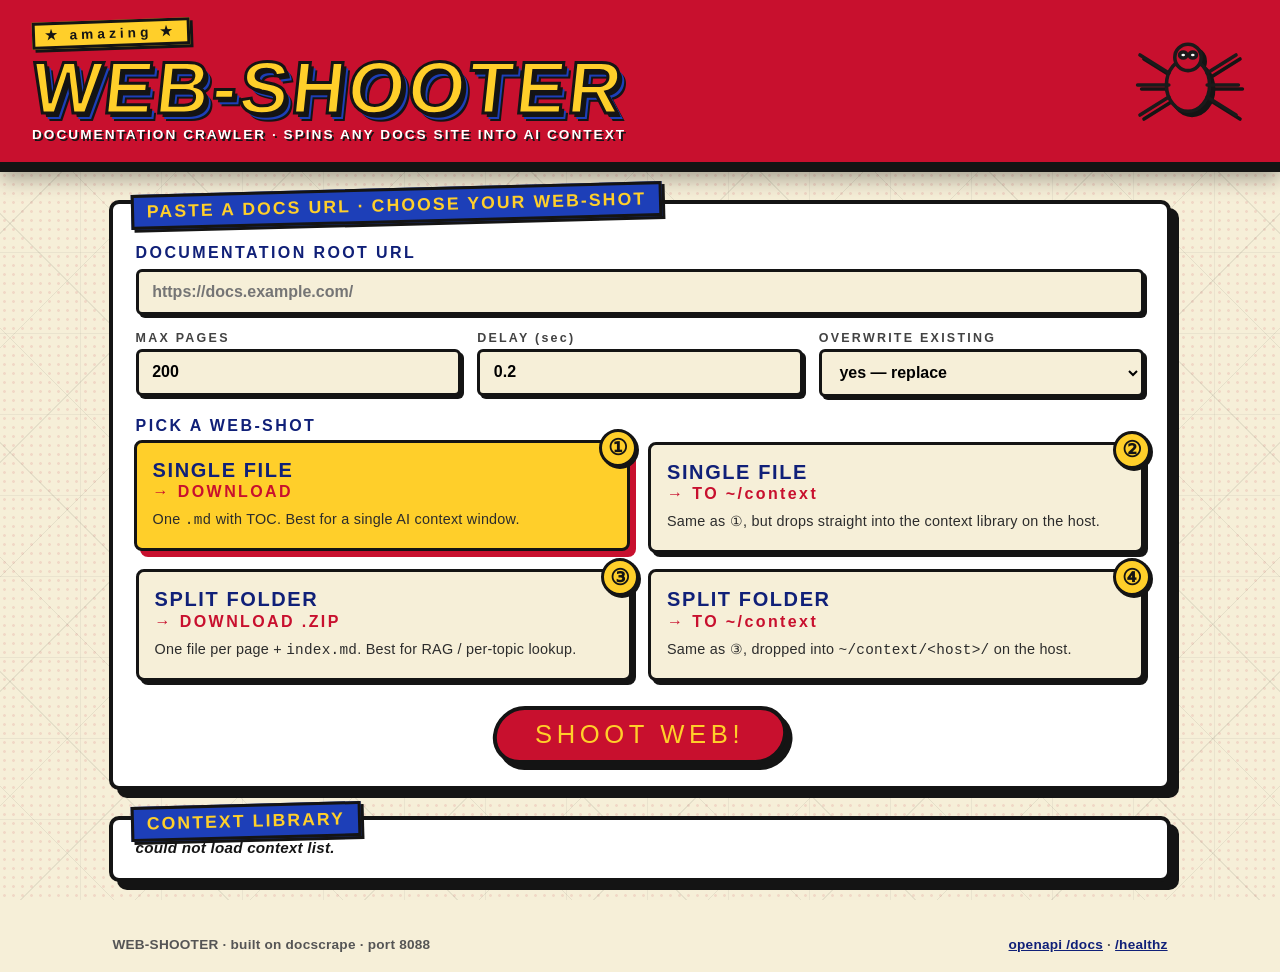
==== static/index.html @ 9d8c05de "Initial commit: WEB-SHOOTER docs scraper (FastAPI + CLI + UI + developer docs)" ====
<!doctype html>
<html lang="en">
<head>
<meta charset="utf-8">
<meta name="viewport" content="width=device-width,initial-scale=1">
<title>WEB-SHOOTER · doc scraper</title>
<link rel="stylesheet" href="/static/style.css">
</head>
<body>

<!-- background web pattern -->
<div class="web-bg" aria-hidden="true"></div>
<div class="halftone" aria-hidden="true"></div>

<header class="masthead">
  <div class="title-stack">
    <div class="kicker">★ amazing ★</div>
    <h1 class="logo">WEB-SHOOTER</h1>
    <div class="tagline">documentation crawler &middot; spins any docs site into AI context</div>
  </div>
  <div class="spider" aria-hidden="true">
    <!-- inline SVG spider so we don't need an image -->
    <svg viewBox="0 0 100 100" width="120" height="120">
      <g stroke="#1a1a1a" stroke-width="3" fill="#c8102e" stroke-linecap="round">
        <ellipse cx="50" cy="55" rx="18" ry="22"/>
        <circle cx="50" cy="32" r="11"/>
        <!-- legs -->
        <path d="M34 45 L10 30 M34 55 L8 55 M34 65 L10 80
                 M66 45 L90 30 M66 55 L92 55 M66 65 L90 80" fill="none"/>
        <!-- eyes -->
        <ellipse cx="46" cy="30" rx="3" ry="2.5" fill="#fff"/>
        <ellipse cx="54" cy="30" rx="3" ry="2.5" fill="#fff"/>
      </g>
    </svg>
  </div>
</header>

<main class="panel">

  <section class="panel-card">
    <div class="caption-box">PASTE A DOCS URL · CHOOSE YOUR WEB-SHOT</div>

    <form id="scrape-form" autocomplete="off">
      <label class="big-label">DOCUMENTATION ROOT URL</label>
      <input id="url" name="url" type="url" required
             placeholder="https://docs.example.com/">

      <div class="opts-row">
        <label>
          <span class="lbl">MAX PAGES</span>
          <input id="max" type="number" min="1" max="2000" value="200">
        </label>
        <label>
          <span class="lbl">DELAY (sec)</span>
          <input id="delay" type="number" min="0" max="5" step="0.05" value="0.2">
        </label>
        <label>
          <span class="lbl">OVERWRITE EXISTING</span>
          <select id="overwrite">
            <option value="true" selected>yes — replace</option>
            <option value="false">no — keep old</option>
          </select>
        </label>
      </div>

      <div class="big-label">PICK A WEB-SHOT</div>
      <div class="choice-grid">

        <label class="choice">
          <input type="radio" name="choice" value="single-download" checked>
          <div class="choice-card">
            <div class="num">①</div>
            <div class="ctitle">SINGLE FILE</div>
            <div class="csub">→ DOWNLOAD</div>
            <p>One <code>.md</code> with TOC. Best for a single AI context window.</p>
          </div>
        </label>

        <label class="choice">
          <input type="radio" name="choice" value="single-context">
          <div class="choice-card">
            <div class="num">②</div>
            <div class="ctitle">SINGLE FILE</div>
            <div class="csub">→ TO ~/context</div>
            <p>Same as ①, but drops straight into the context library on the host.</p>
          </div>
        </label>

        <label class="choice">
          <input type="radio" name="choice" value="split-download">
          <div class="choice-card">
            <div class="num">③</div>
            <div class="ctitle">SPLIT FOLDER</div>
            <div class="csub">→ DOWNLOAD .ZIP</div>
            <p>One file per page + <code>index.md</code>. Best for RAG / per-topic lookup.</p>
          </div>
        </label>

        <label class="choice">
          <input type="radio" name="choice" value="split-context">
          <div class="choice-card">
            <div class="num">④</div>
            <div class="ctitle">SPLIT FOLDER</div>
            <div class="csub">→ TO ~/context</div>
            <p>Same as ③, dropped into <code>~/context/&lt;host&gt;/</code> on the host.</p>
          </div>
        </label>

      </div>

      <button type="submit" id="go" class="shoot-btn">
        <span>SHOOT WEB!</span>
      </button>
    </form>
  </section>

  <section id="status-card" class="panel-card hidden">
    <div class="caption-box yellow">CRAWL IN PROGRESS</div>
    <div class="status-line"><span class="lbl">JOB:</span> <code id="s-job"></code></div>
    <div class="status-line"><span class="lbl">URL:</span> <code id="s-url"></code></div>
    <div class="status-line"><span class="lbl">MODE:</span> <code id="s-mode"></code></div>
    <div class="status-line"><span class="lbl">PAGES:</span> <code id="s-pages">0</code></div>
    <div class="status-line"><span class="lbl">NOW FETCHING:</span> <code id="s-cur">…</code></div>
    <div class="progress"><div id="bar"></div></div>
    <div id="result" class="result"></div>
  </section>

  <section class="panel-card">
    <div class="caption-box">CONTEXT LIBRARY</div>
    <div id="context-list" class="ctx-list">loading…</div>
  </section>

</main>

<footer class="footer">
  <span>WEB-SHOOTER · built on docscrape · port 8088</span>
  <span><a href="/docs">openapi /docs</a> · <a href="/healthz">/healthz</a></span>
</footer>

<script src="/static/app.js"></script>
</body>
</html>
---- static/style.css ----
/* WEB-SHOOTER — 1967 Spider-Man cartoon aesthetic
   Palette: comic red, deep blue, butter yellow, ink black, newsprint cream.
   Halftone dots + web-line background + bold caption boxes. */

:root {
  --red:     #c8102e;
  --red-dk:  #8b0a1f;
  --blue:    #1d3fb8;
  --blue-dk: #102078;
  --yellow:  #ffcf2a;
  --cream:   #f6efd8;
  --ink:     #141414;
  --shadow:  rgba(0,0,0,.35);
}

* { box-sizing: border-box; }
html, body { margin:0; padding:0; }

body {
  font-family: "Bahnschrift", "Arial Narrow", "Helvetica Neue", Helvetica, Arial, sans-serif;
  font-weight: 600;
  color: var(--ink);
  background: var(--cream);
  min-height: 100vh;
  letter-spacing: .015em;
  position: relative;
  overflow-x: hidden;
}

/* ---------- background layers ---------- */
.web-bg {
  position: fixed; inset: 0; z-index: 0; pointer-events: none;
  background:
    /* diagonal web lines, radiating from upper-left */
    repeating-linear-gradient(  45deg, transparent 0 80px, rgba(20,20,20,.07) 80px 81px),
    repeating-linear-gradient( -45deg, transparent 0 80px, rgba(20,20,20,.07) 80px 81px),
    repeating-linear-gradient(   0deg, transparent 0 80px, rgba(20,20,20,.05) 80px 81px),
    repeating-linear-gradient(  90deg, transparent 0 80px, rgba(20,20,20,.05) 80px 81px);
}
.halftone {
  position: fixed; inset: 0; z-index: 0; pointer-events: none;
  background-image: radial-gradient(rgba(200,16,46,.18) 1.2px, transparent 1.6px);
  background-size: 9px 9px;
  mix-blend-mode: multiply;
  opacity: .55;
}

main, header, footer { position: relative; z-index: 1; }

/* ---------- masthead ---------- */
.masthead {
  background: var(--red);
  border-bottom: 6px solid var(--ink);
  padding: 1.2rem 2rem;
  display: flex; align-items: center; justify-content: space-between;
  gap: 2rem;
  box-shadow: 0 4px 0 var(--ink), 0 10px 20px var(--shadow);
}
.kicker {
  display: inline-block;
  background: var(--yellow);
  color: var(--ink);
  padding: .15rem .6rem;
  border: 3px solid var(--ink);
  font-size: .85rem;
  letter-spacing: .3em;
  transform: rotate(-2deg);
  box-shadow: 3px 3px 0 var(--ink);
}
.logo {
  font-family: "Impact", "Oswald", "Arial Black", sans-serif;
  font-weight: 900;
  font-size: clamp(2.6rem, 6vw, 4.6rem);
  line-height: .95;
  margin: .35rem 0 .3rem 0;
  color: var(--yellow);
  -webkit-text-stroke: 3px var(--ink);
  text-shadow:
     4px  4px 0 var(--ink),
     6px  6px 0 var(--blue),
     8px  8px 0 var(--ink);
  letter-spacing: .04em;
  transform: skewX(-6deg);
}
.tagline {
  color: #fff;
  text-transform: uppercase;
  letter-spacing: .15em;
  font-size: .85rem;
  text-shadow: 2px 2px 0 var(--ink);
}
.spider { flex: 0 0 auto; filter: drop-shadow(4px 4px 0 var(--ink)); }

/* ---------- panel ---------- */
.panel {
  max-width: 1100px;
  margin: 2rem auto;
  padding: 0 1.2rem;
  display: flex; flex-direction: column; gap: 1.6rem;
}
.panel-card {
  background: #fff;
  border: 4px solid var(--ink);
  border-radius: 10px;
  padding: 1.2rem 1.4rem 1.4rem;
  box-shadow: 8px 8px 0 var(--ink);
  position: relative;
}
.panel-card.hidden { display: none; }

.caption-box {
  position: absolute;
  top: -16px; left: 18px;
  background: var(--blue);
  color: var(--yellow);
  border: 3px solid var(--ink);
  padding: .25rem .8rem;
  font-family: "Impact","Oswald","Arial Black",sans-serif;
  font-size: 1.1rem;
  letter-spacing: .12em;
  transform: rotate(-1.5deg);
  box-shadow: 3px 3px 0 var(--ink);
}
.caption-box.yellow { background: var(--yellow); color: var(--ink); }

/* ---------- form ---------- */
.big-label {
  display: block;
  margin: 1.3rem 0 .4rem;
  font-family: "Impact","Oswald","Arial Black",sans-serif;
  letter-spacing: .15em;
  color: var(--blue-dk);
}
input[type=url], input[type=number], select {
  width: 100%;
  font: inherit;
  font-size: 1rem;
  padding: .7rem .85rem;
  border: 3px solid var(--ink);
  border-radius: 6px;
  background: var(--cream);
  box-shadow: 3px 3px 0 var(--ink);
  outline: none;
}
input[type=url]:focus, input[type=number]:focus, select:focus {
  background: #fff;
  box-shadow: 3px 3px 0 var(--red);
}
.opts-row {
  display: grid; grid-template-columns: repeat(3, 1fr); gap: 1rem;
  margin-top: 1rem;
}
.opts-row .lbl, .status-line .lbl {
  display: block; font-size: .78rem; letter-spacing: .18em;
  color: var(--ink); margin-bottom: .25rem; opacity: .8;
}

/* ---------- choice grid ---------- */
.choice-grid {
  display: grid; grid-template-columns: repeat(2, 1fr); gap: 1rem;
  margin-top: .3rem;
}
.choice { display: block; position: relative; cursor: pointer; }
.choice input { position: absolute; opacity: 0; pointer-events: none; }
.choice-card {
  background: var(--cream);
  border: 3px solid var(--ink);
  border-radius: 8px;
  padding: 1rem 1rem 1.1rem;
  box-shadow: 4px 4px 0 var(--ink);
  transition: transform .08s ease;
  height: 100%;
  position: relative;
}
.choice-card .num {
  position: absolute; top: -14px; right: -10px;
  background: var(--yellow); border: 3px solid var(--ink); color: var(--ink);
  width: 38px; height: 38px; border-radius: 50%;
  display: flex; align-items: center; justify-content: center;
  font-family: "Impact","Oswald",sans-serif; font-size: 1.4rem;
  box-shadow: 2px 2px 0 var(--ink);
}
.choice-card .ctitle {
  font-family: "Impact","Oswald","Arial Black",sans-serif;
  font-size: 1.25rem; letter-spacing: .08em; color: var(--blue-dk);
}
.choice-card .csub {
  font-family: "Impact","Oswald","Arial Black",sans-serif;
  font-size: 1rem; letter-spacing: .15em; color: var(--red);
  margin-top: .1rem;
}
.choice-card p {
  margin: .55rem 0 0; font-weight: 500; font-size: .9rem; line-height: 1.35;
  color: #2c2c2c;
}
.choice input:checked + .choice-card {
  background: var(--yellow);
  transform: translate(-2px,-2px);
  box-shadow: 6px 6px 0 var(--red);
}

/* ---------- shoot button ---------- */
.shoot-btn {
  display: block; margin: 1.6rem auto 0;
  background: var(--red); color: var(--yellow);
  border: 4px solid var(--ink);
  font-family: "Impact","Oswald","Arial Black",sans-serif;
  font-size: 1.6rem; letter-spacing: .18em;
  padding: .65rem 2.4rem;
  border-radius: 999px;
  box-shadow: 6px 6px 0 var(--ink);
  cursor: pointer;
  transform: skewX(-6deg);
  transition: transform .08s ease, box-shadow .08s ease;
}
.shoot-btn span { display: inline-block; transform: skewX(6deg); }
.shoot-btn:hover { transform: skewX(-6deg) translate(-2px,-2px); box-shadow: 8px 8px 0 var(--ink); }
.shoot-btn:active { transform: skewX(-6deg) translate(2px,2px); box-shadow: 2px 2px 0 var(--ink); }
.shoot-btn:disabled { background: #888; color: #ddd; cursor: not-allowed; }

/* ---------- status ---------- */
.status-line { margin: .35rem 0; font-size: .95rem; }
.status-line code { font-family: "JetBrains Mono", "Consolas", monospace; background: var(--cream); padding: .1rem .35rem; border-radius: 3px; border: 1px solid var(--ink); word-break: break-all; }
.progress {
  margin-top: .9rem;
  height: 18px; background: var(--cream);
  border: 3px solid var(--ink); border-radius: 999px; overflow: hidden;
  box-shadow: inset 2px 2px 0 rgba(0,0,0,.15);
}
#bar {
  height: 100%; width: 0%;
  background: repeating-linear-gradient(45deg, var(--red) 0 14px, var(--red-dk) 14px 28px);
  transition: width .25s ease;
}
.result {
  margin-top: 1rem; padding: .9rem 1rem;
  background: var(--cream); border: 3px dashed var(--ink); border-radius: 6px;
  display: none;
}
.result.show { display: block; }
.result.ok    { border-color: var(--blue-dk); background: #eaf0ff; }
.result.err   { border-color: var(--red);     background: #ffe6ea; }
.result a.dlbtn {
  display: inline-block; margin-top: .5rem;
  background: var(--blue); color: var(--yellow);
  border: 3px solid var(--ink);
  padding: .4rem 1rem; border-radius: 6px; text-decoration: none;
  font-family: "Impact","Oswald",sans-serif; letter-spacing: .12em;
  box-shadow: 3px 3px 0 var(--ink);
}

/* ---------- context list ---------- */
.ctx-list { font-size: .95rem; }
.ctx-row {
  display: flex; align-items: center; gap: .8rem;
  padding: .45rem .6rem; border-bottom: 2px dotted #888;
}
.ctx-row:last-child { border-bottom: none; }
.ctx-row .badge {
  font-family: "Impact","Oswald",sans-serif; letter-spacing: .1em;
  background: var(--blue); color: var(--yellow);
  border: 2px solid var(--ink); border-radius: 4px;
  padding: .05rem .5rem; font-size: .8rem;
}
.ctx-row .badge.single { background: var(--red); }
.ctx-row .name { flex: 1; font-weight: 700; word-break: break-all; }
.ctx-row .size { color: #555; font-variant-numeric: tabular-nums; }
.ctx-row button {
  font: inherit; border: 2px solid var(--ink); background: var(--cream);
  padding: .15rem .55rem; border-radius: 4px; cursor: pointer;
}
.ctx-row button:hover { background: var(--red); color: #fff; }

/* ---------- footer ---------- */
.footer {
  text-align: center; padding: 1.4rem; font-size: .85rem;
  color: #555; display: flex; justify-content: space-between;
  flex-wrap: wrap; gap: .5rem;
  max-width: 1100px; margin: 0 auto;
}
.footer a { color: var(--blue-dk); }

@media (max-width: 720px) {
  .opts-row    { grid-template-columns: 1fr; }
  .choice-grid { grid-template-columns: 1fr; }
  .spider      { display: none; }
}
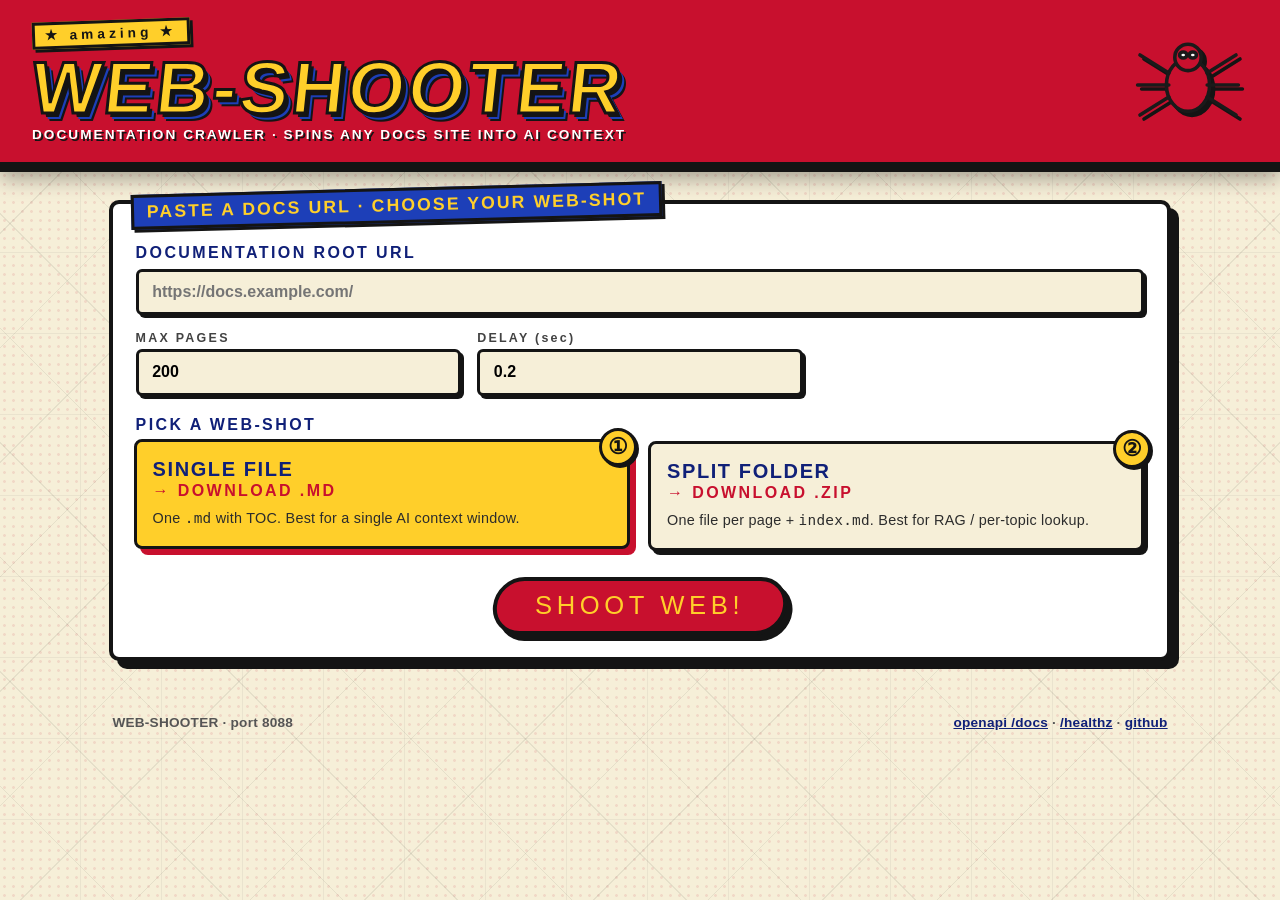
==== commit 43f2786c: "Decouple from host filesystem + add GitHub Pages landing - Remove ~/context bind-mount and deliver_t" ====
--- a/static/index.html
+++ b/static/index.html
@@ -19,15 +19,12 @@
     <div class="tagline">documentation crawler &middot; spins any docs site into AI context</div>
   </div>
   <div class="spider" aria-hidden="true">
-    <!-- inline SVG spider so we don't need an image -->
     <svg viewBox="0 0 100 100" width="120" height="120">
       <g stroke="#1a1a1a" stroke-width="3" fill="#c8102e" stroke-linecap="round">
         <ellipse cx="50" cy="55" rx="18" ry="22"/>
         <circle cx="50" cy="32" r="11"/>
-        <!-- legs -->
         <path d="M34 45 L10 30 M34 55 L8 55 M34 65 L10 80
                  M66 45 L90 30 M66 55 L92 55 M66 65 L90 80" fill="none"/>
-        <!-- eyes -->
         <ellipse cx="46" cy="30" rx="3" ry="2.5" fill="#fff"/>
         <ellipse cx="54" cy="30" rx="3" ry="2.5" fill="#fff"/>
       </g>
@@ -54,55 +51,28 @@
           <span class="lbl">DELAY (sec)</span>
           <input id="delay" type="number" min="0" max="5" step="0.05" value="0.2">
         </label>
-        <label>
-          <span class="lbl">OVERWRITE EXISTING</span>
-          <select id="overwrite">
-            <option value="true" selected>yes — replace</option>
-            <option value="false">no — keep old</option>
-          </select>
-        </label>
       </div>
 
       <div class="big-label">PICK A WEB-SHOT</div>
       <div class="choice-grid">
 
         <label class="choice">
-          <input type="radio" name="choice" value="single-download" checked>
+          <input type="radio" name="choice" value="single" checked>
           <div class="choice-card">
             <div class="num">①</div>
             <div class="ctitle">SINGLE FILE</div>
-            <div class="csub">→ DOWNLOAD</div>
+            <div class="csub">→ DOWNLOAD .MD</div>
             <p>One <code>.md</code> with TOC. Best for a single AI context window.</p>
           </div>
         </label>
 
         <label class="choice">
-          <input type="radio" name="choice" value="single-context">
+          <input type="radio" name="choice" value="split">
           <div class="choice-card">
             <div class="num">②</div>
-            <div class="ctitle">SINGLE FILE</div>
-            <div class="csub">→ TO ~/context</div>
-            <p>Same as ①, but drops straight into the context library on the host.</p>
-          </div>
-        </label>
-
-        <label class="choice">
-          <input type="radio" name="choice" value="split-download">
-          <div class="choice-card">
-            <div class="num">③</div>
             <div class="ctitle">SPLIT FOLDER</div>
             <div class="csub">→ DOWNLOAD .ZIP</div>
             <p>One file per page + <code>index.md</code>. Best for RAG / per-topic lookup.</p>
-          </div>
-        </label>
-
-        <label class="choice">
-          <input type="radio" name="choice" value="split-context">
-          <div class="choice-card">
-            <div class="num">④</div>
-            <div class="ctitle">SPLIT FOLDER</div>
-            <div class="csub">→ TO ~/context</div>
-            <p>Same as ③, dropped into <code>~/context/&lt;host&gt;/</code> on the host.</p>
           </div>
         </label>
 
@@ -125,16 +95,11 @@
     <div id="result" class="result"></div>
   </section>
 
-  <section class="panel-card">
-    <div class="caption-box">CONTEXT LIBRARY</div>
-    <div id="context-list" class="ctx-list">loading…</div>
-  </section>
-
 </main>
 
 <footer class="footer">
-  <span>WEB-SHOOTER · built on docscrape · port 8088</span>
-  <span><a href="/docs">openapi /docs</a> · <a href="/healthz">/healthz</a></span>
+  <span>WEB-SHOOTER · port 8088</span>
+  <span><a href="/docs">openapi /docs</a> · <a href="/healthz">/healthz</a> · <a href="https://github.com/KeeperOfStack/web-shooter">github</a></span>
 </footer>
 
 <script src="/static/app.js"></script>
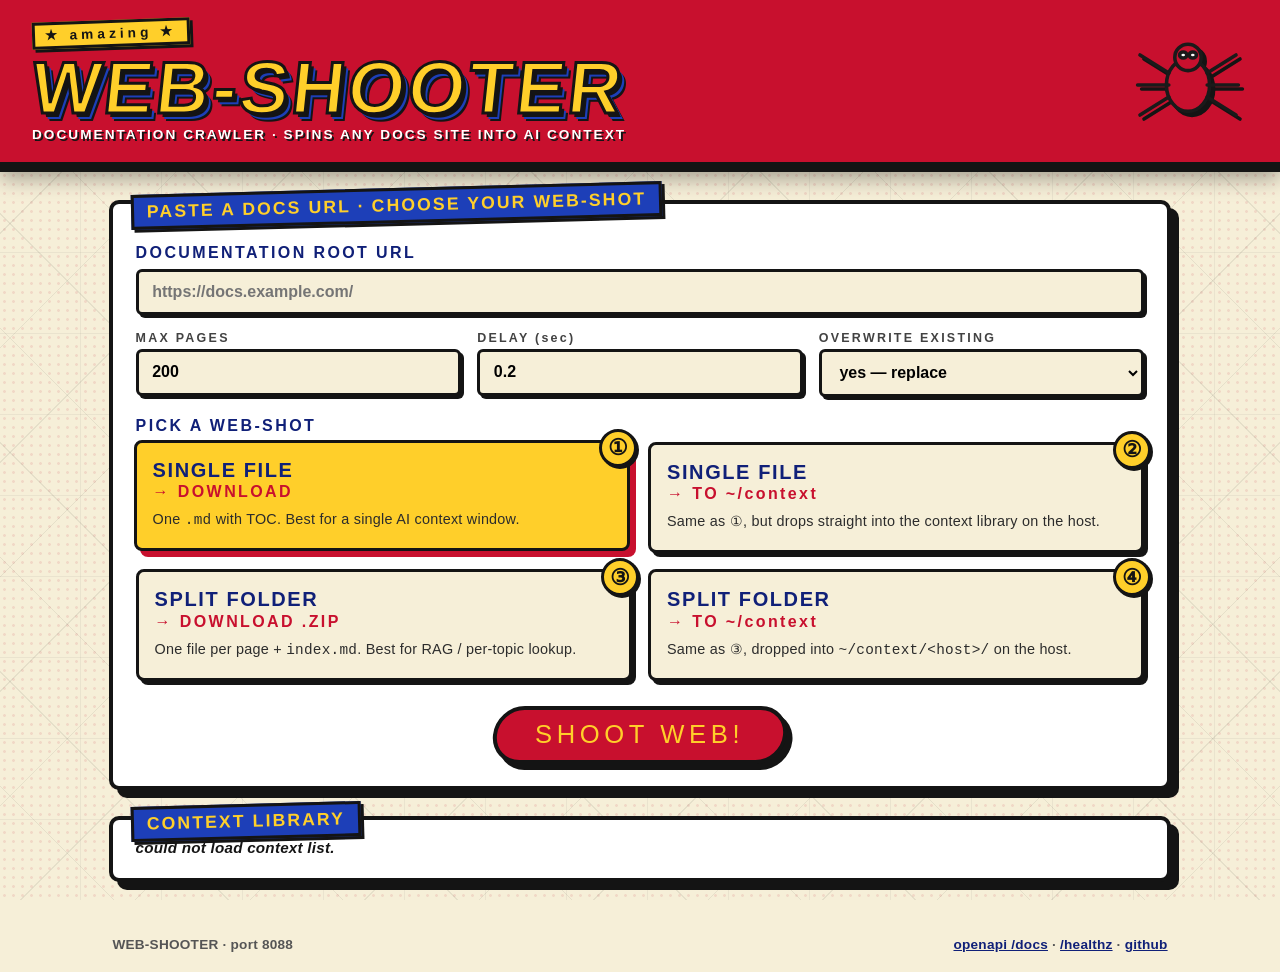
==== commit 95a6c360: "Restore ~/context delivery, publish to GHCR, drop landing page - Re-add deliver_to_context flag, /co" ====
--- a/static/index.html
+++ b/static/index.html
@@ -8,7 +8,6 @@
 </head>
 <body>
 
-<!-- background web pattern -->
 <div class="web-bg" aria-hidden="true"></div>
 <div class="halftone" aria-hidden="true"></div>
 
@@ -51,28 +50,55 @@
           <span class="lbl">DELAY (sec)</span>
           <input id="delay" type="number" min="0" max="5" step="0.05" value="0.2">
         </label>
+        <label>
+          <span class="lbl">OVERWRITE EXISTING</span>
+          <select id="overwrite">
+            <option value="true" selected>yes — replace</option>
+            <option value="false">no — keep old</option>
+          </select>
+        </label>
       </div>
 
       <div class="big-label">PICK A WEB-SHOT</div>
       <div class="choice-grid">
 
         <label class="choice">
-          <input type="radio" name="choice" value="single" checked>
+          <input type="radio" name="choice" value="single-download" checked>
           <div class="choice-card">
             <div class="num">①</div>
             <div class="ctitle">SINGLE FILE</div>
-            <div class="csub">→ DOWNLOAD .MD</div>
+            <div class="csub">→ DOWNLOAD</div>
             <p>One <code>.md</code> with TOC. Best for a single AI context window.</p>
           </div>
         </label>
 
         <label class="choice">
-          <input type="radio" name="choice" value="split">
+          <input type="radio" name="choice" value="single-context">
           <div class="choice-card">
             <div class="num">②</div>
+            <div class="ctitle">SINGLE FILE</div>
+            <div class="csub">→ TO ~/context</div>
+            <p>Same as ①, but drops straight into the context library on the host.</p>
+          </div>
+        </label>
+
+        <label class="choice">
+          <input type="radio" name="choice" value="split-download">
+          <div class="choice-card">
+            <div class="num">③</div>
             <div class="ctitle">SPLIT FOLDER</div>
             <div class="csub">→ DOWNLOAD .ZIP</div>
             <p>One file per page + <code>index.md</code>. Best for RAG / per-topic lookup.</p>
+          </div>
+        </label>
+
+        <label class="choice">
+          <input type="radio" name="choice" value="split-context">
+          <div class="choice-card">
+            <div class="num">④</div>
+            <div class="ctitle">SPLIT FOLDER</div>
+            <div class="csub">→ TO ~/context</div>
+            <p>Same as ③, dropped into <code>~/context/&lt;host&gt;/</code> on the host.</p>
           </div>
         </label>
 
@@ -95,6 +121,11 @@
     <div id="result" class="result"></div>
   </section>
 
+  <section class="panel-card">
+    <div class="caption-box">CONTEXT LIBRARY</div>
+    <div id="context-list" class="ctx-list">loading…</div>
+  </section>
+
 </main>
 
 <footer class="footer">
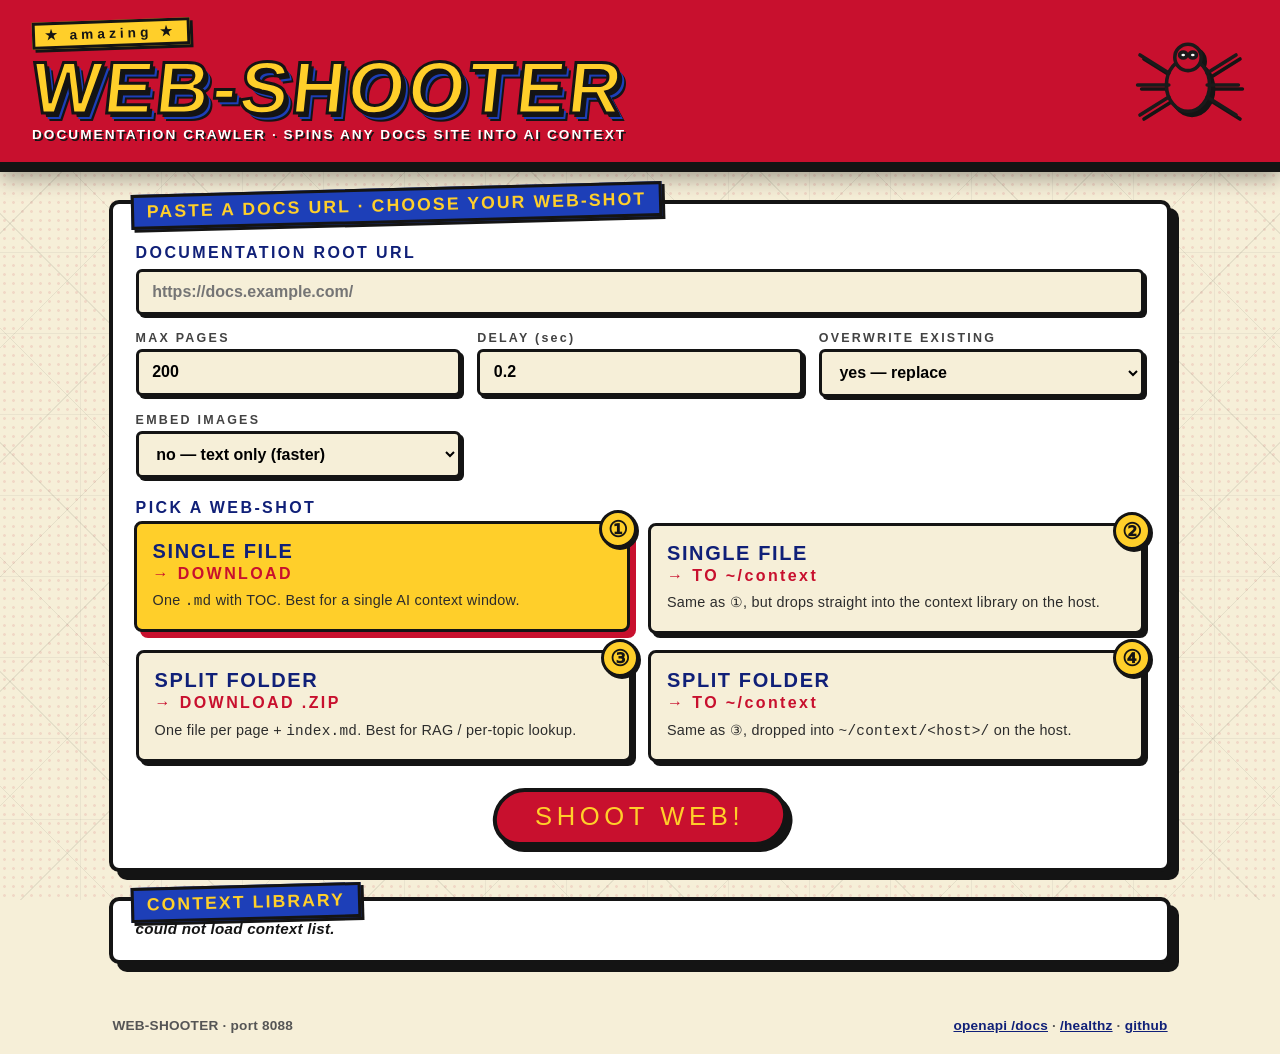
==== commit 6960c93b: "feat: embed images toggle — default off, opt-in via UI/API/CLI" ====
--- a/static/index.html
+++ b/static/index.html
@@ -4,7 +4,7 @@
 <meta charset="utf-8">
 <meta name="viewport" content="width=device-width,initial-scale=1">
 <title>WEB-SHOOTER · doc scraper</title>
-<link rel="stylesheet" href="/static/style.css">
+<link rel="stylesheet" href="/static/style.css?v=1.1.0">
 </head>
 <body>
 
@@ -44,17 +44,24 @@
       <div class="opts-row">
         <label>
           <span class="lbl">MAX PAGES</span>
-          <input id="max" type="number" min="1" max="2000" value="200">
+          <input id="max" type="number" min="1" max="10000" value="200">
         </label>
         <label>
           <span class="lbl">DELAY (sec)</span>
           <input id="delay" type="number" min="0" max="5" step="0.05" value="0.2">
         </label>
         <label>
-          <span class="lbl">OVERWRITE EXISTING</span>
-          <select id="overwrite">
-            <option value="true" selected>yes — replace</option>
-            <option value="false">no — keep old</option>
+         <span class="lbl">OVERWRITE EXISTING</span>
+         <select id="overwrite">
+           <option value="true" selected>yes — replace</option>
+           <option value="false">no — keep old</option>
+         </select>
+       </label>
+        <label>
+          <span class="lbl">EMBED IMAGES</span>
+          <select id="embed-images">
+            <option value="false" selected>no — text only (faster)</option>
+            <option value="true">yes — inline base64</option>
           </select>
         </label>
       </div>
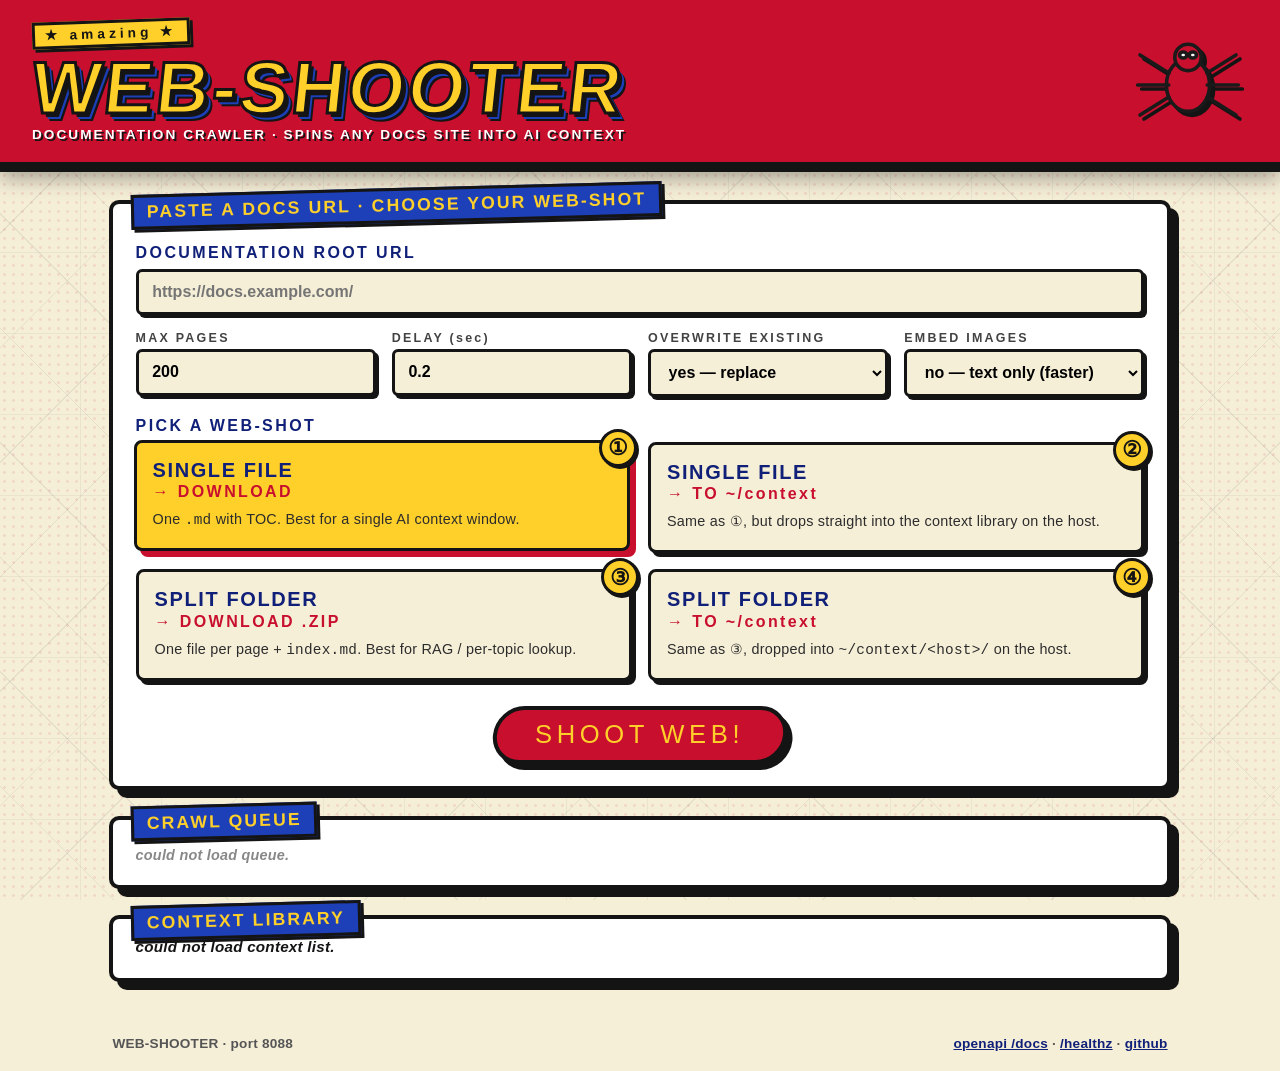
==== commit 4fa872eb: "fix: chown jobs volume to uid 1000; feat: crawl queue panel with live progress + delete" ====
--- a/static/index.html
+++ b/static/index.html
@@ -129,6 +129,11 @@
   </section>
 
   <section class="panel-card">
+    <div class="caption-box">CRAWL QUEUE</div>
+    <div id="queue-list" class="queue-list" style="margin-top:.5rem">loading…</div>
+  </section>
+
+  <section class="panel-card">
     <div class="caption-box">CONTEXT LIBRARY</div>
     <div id="context-list" class="ctx-list">loading…</div>
   </section>
--- a/static/style.css
+++ b/static/style.css
@@ -147,7 +147,7 @@
   box-shadow: 3px 3px 0 var(--red);
 }
 .opts-row {
-  display: grid; grid-template-columns: repeat(3, 1fr); gap: 1rem;
+  display: grid; grid-template-columns: repeat(4, 1fr); gap: 1rem;
   margin-top: 1rem;
 }
 .opts-row .lbl, .status-line .lbl {
@@ -249,6 +249,52 @@
   box-shadow: 3px 3px 0 var(--ink);
 }
 
+/* ---------- queue ---------- */
+.queue-list { font-size: .9rem; }
+.queue-empty { color: #888; font-style: italic; }
+.queue-row {
+  display: grid;
+  grid-template-columns: auto 1fr auto auto;
+  align-items: center;
+  gap: .6rem;
+  padding: .55rem .6rem;
+  border-bottom: 2px dotted #888;
+}
+.queue-row:last-child { border-bottom: none; }
+.queue-row .qbadge {
+  font-family: "Impact","Oswald",sans-serif; letter-spacing: .08em;
+  border: 2px solid var(--ink); border-radius: 4px;
+  padding: .05rem .45rem; font-size: .75rem;
+  white-space: nowrap;
+}
+.qbadge.running  { background: var(--yellow); color: var(--ink); }
+.qbadge.complete { background: #1a8a3a;       color: #fff; }
+.qbadge.error    { background: var(--red);    color: #fff; }
+.queue-row .qmeta { min-width: 0; }
+.queue-row .qurl  { font-weight: 700; word-break: break-all; font-size: .85rem; }
+.queue-row .qinfo { font-size: .78rem; color: #555; margin-top: .15rem; }
+.queue-row .qactions { display: flex; gap: .4rem; align-items: center; }
+.queue-row .qactions a,
+.queue-row .qactions button {
+  font: inherit; font-size: .78rem;
+  border: 2px solid var(--ink); border-radius: 4px;
+  padding: .15rem .5rem; cursor: pointer; text-decoration: none;
+  background: var(--cream); color: var(--ink);
+  white-space: nowrap;
+}
+.queue-row .qactions a { background: var(--blue); color: var(--yellow); }
+.queue-row .qactions a:hover { background: var(--blue-dk); }
+.queue-row .qactions button:hover { background: var(--red); color: #fff; }
+.queue-bar-wrap {
+  height: 6px; background: var(--cream);
+  border: 1px solid #aaa; border-radius: 999px; overflow: hidden; margin-top: .3rem;
+}
+.queue-bar {
+  height: 100%;
+  background: repeating-linear-gradient(45deg, var(--red) 0 8px, var(--red-dk) 8px 16px);
+  transition: width .4s ease;
+}
+
 /* ---------- context list ---------- */
 .ctx-list { font-size: .95rem; }
 .ctx-row {
@@ -281,7 +327,7 @@
 .footer a { color: var(--blue-dk); }
 
 @media (max-width: 720px) {
-  .opts-row    { grid-template-columns: 1fr; }
+  .opts-row    { grid-template-columns: 1fr 1fr; }
   .choice-grid { grid-template-columns: 1fr; }
   .spider      { display: none; }
 }
